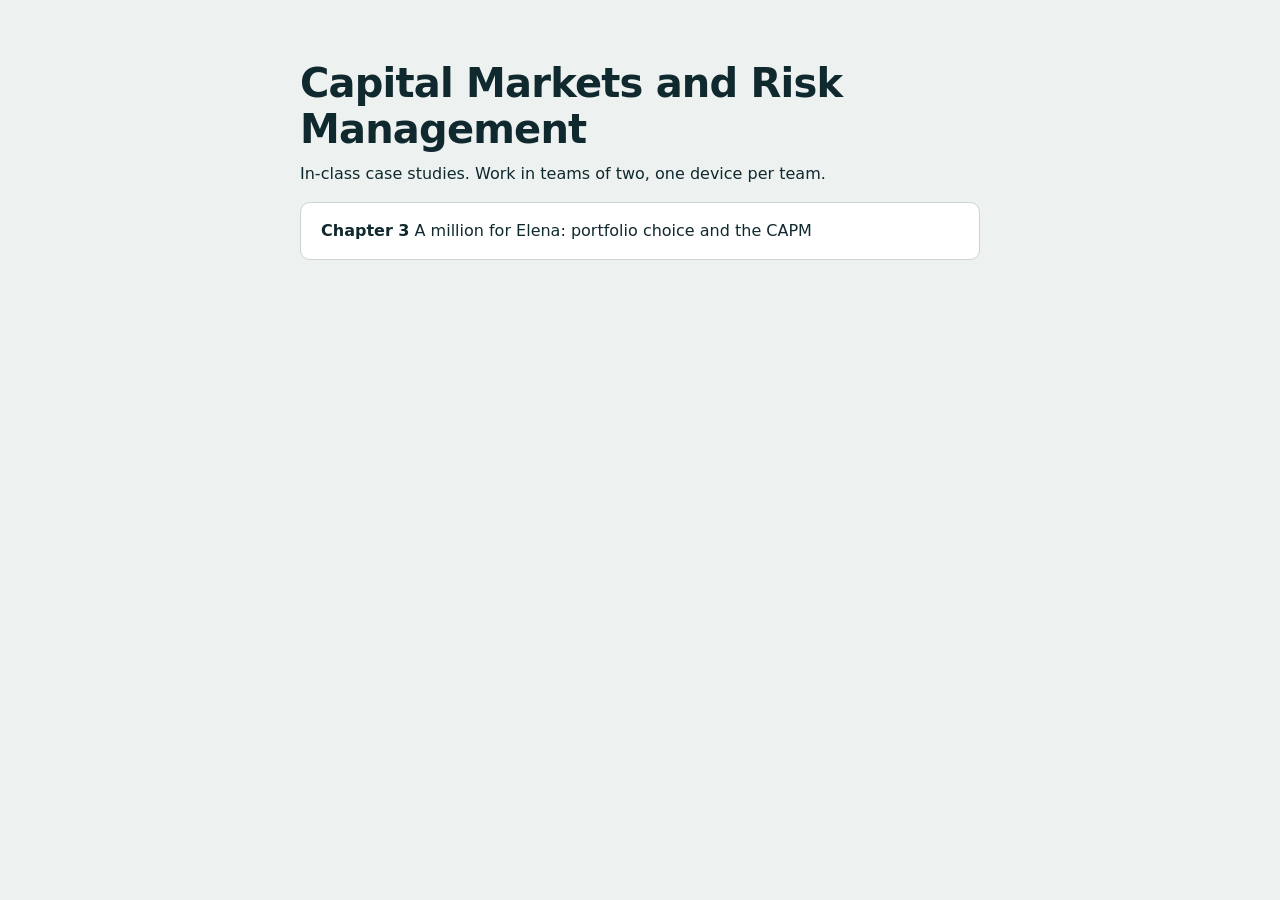
==== index.html @ 78c8aa27 "Add chapter 3 case study, instructor dashboard and setup notes Co-Authored-By: Claude Fable 5.2 <nor" ====
<!doctype html>
<html lang="en">
<head>
<meta charset="utf-8">
<meta name="viewport" content="width=device-width, initial-scale=1">
<title>Capital Markets and Risk Management: case studies</title>
<link rel="stylesheet" href="assets/case.css">
</head>
<body>
<main class="landing">
  <h1>Capital Markets and Risk Management</h1>
  <p>In-class case studies. Work in teams of two, one device per team.</p>
  <ul class="caselist">
    <li><a href="ch3/"><strong>Chapter 3</strong> A million for Elena: portfolio choice and the CAPM</a></li>
  </ul>
</main>
</body>
</html>
---- assets/case.css ----
:root{
  --paper:#EDF1F0; --panel:#FFFFFF; --ink:#10292E; --muted:#56696D; --line:#CBD5D3;
  --amber:#C98A12; --teal:#1F7F78; --berry:#B3305F; --ok:#22734A; --okbg:#E3F1E8;
  --bad:#B4410E; --badbg:#FBEBDD; --focus:#2B6CB0;
  --sans:"Avenir Next","Segoe UI Variable","Segoe UI",system-ui,-apple-system,"Helvetica Neue",Arial,sans-serif;
  --serif:"Iowan Old Style","Palatino Linotype",Palatino,"Book Antiqua",Georgia,serif;
}
*{box-sizing:border-box}
html{-webkit-text-size-adjust:100%}
body{margin:0;background:var(--paper);color:var(--ink);font:16px/1.5 var(--sans);font-variant-numeric:tabular-nums}
h1,h2,h3{line-height:1.15;margin:0;letter-spacing:-.01em}
p{margin:.6em 0}
a{color:inherit}
button{font:inherit;cursor:pointer}
:focus-visible{outline:3px solid var(--focus);outline-offset:2px}

.top{position:sticky;top:0;z-index:5;background:var(--ink);color:#fff}
.top-in{max-width:1180px;margin:0 auto;padding:10px 20px;display:flex;align-items:center;gap:18px}
.top .name{font-weight:700;font-size:15px;white-space:nowrap}
.track{display:flex;gap:6px;flex:1;list-style:none;margin:0;padding:0}
.track li{flex:1;height:26px;border-radius:13px;background:rgba(255,255,255,.14);font-size:13px;font-weight:700;
  display:flex;align-items:center;justify-content:center;color:rgba(255,255,255,.6)}
.track li.done{background:#7FD1A6;color:var(--ink)}
.track li.now{background:#fff;color:var(--ink)}
.clock{font-size:14px;white-space:nowrap;opacity:.85}

.wrap{max-width:1180px;margin:0 auto;padding:24px 20px 80px;display:grid;gap:28px}
@media(min-width:940px){.wrap{grid-template-columns:minmax(0,1fr) 440px;align-items:start}
  .aside{position:sticky;top:66px}}
.aside{order:2}
.aside{background:var(--panel);border-radius:10px;padding:16px 16px 12px;border:1px solid var(--line)}
.aside h2{font-size:17px}
.aside summary{font-weight:700;cursor:pointer;font-size:17px}

.intro h1{font-size:clamp(34px,6vw,56px);font-weight:800;letter-spacing:-.03em;max-width:12ch}
.intro .lede{font-size:19px;max-width:56ch}
.rules{padding-left:1.1em;max-width:60ch}
.rules li{margin:.3em 0}

.task{background:var(--panel);border:1px solid var(--line);border-radius:10px;padding:22px 24px;margin-bottom:16px}
.task h2{font-size:24px;font-weight:800;margin-bottom:4px}
.task .num{font-size:14px;color:var(--muted);font-weight:700}
.task .body{max-width:66ch}
.mail{font-family:var(--serif);font-size:18px;line-height:1.55;border-left:4px solid var(--berry);padding:2px 0 2px 16px;margin:14px 0;max-width:60ch}
.mail .from{display:block;font-family:var(--sans);font-size:13px;font-weight:700;color:var(--berry);margin-bottom:2px}
.given{border-collapse:collapse;margin:10px 0;font-size:15px}
.given th,.given td{padding:5px 14px 5px 0;text-align:left;border-bottom:1px solid var(--line)}
.given th{font-weight:700;color:var(--muted);font-size:13px}
.given td.r,.given th.r{text-align:right}
.f{font-family:var(--serif);font-style:italic;white-space:nowrap}

.fields{display:grid;gap:12px;margin:18px 0 6px;max-width:520px}
.field label{display:block;font-weight:700;font-size:15px;margin-bottom:4px}
.field .row{display:flex;align-items:center;gap:8px}
.field input{font:inherit;font-size:18px;width:150px;padding:8px 10px;border:2px solid var(--line);border-radius:6px;background:#fff;color:var(--ink)}
.field input.ok{border-color:var(--ok);background:var(--okbg)}
.field input.bad{border-color:var(--bad);background:var(--badbg)}
.field .unit{color:var(--muted)}
.field .mark{font-weight:800}
.field .mark.ok{color:var(--ok)} .field .mark.bad{color:var(--bad)}
.hint{margin:6px 0 0;padding:8px 12px;border-radius:6px;background:var(--badbg);color:#5C2606;font-size:15px;max-width:60ch}
.choice{margin:18px 0 6px;border:0;padding:0}
.choice legend{font-weight:700;padding:0;margin-bottom:6px;max-width:60ch}
.choice label{display:flex;gap:10px;align-items:flex-start;padding:8px 10px;border:2px solid var(--line);border-radius:6px;margin:6px 0;max-width:62ch;cursor:pointer}
.choice label.ok{border-color:var(--ok);background:var(--okbg)}
.choice label.bad{border-color:var(--bad);background:var(--badbg)}
.choice input{margin-top:5px}
.actions{display:flex;flex-wrap:wrap;gap:10px;margin-top:16px;align-items:center}
.btn{background:var(--ink);color:#fff;border:0;border-radius:6px;padding:11px 20px;font-weight:700;font-size:16px}
.btn:hover{background:#1B4048}
.btn.ghost{background:transparent;color:var(--ink);border:2px solid var(--ink);padding:9px 16px;font-size:15px}
.approach{margin-top:14px;padding:12px 16px;border:2px dashed var(--line);border-radius:8px;max-width:66ch}
.approach h3{font-size:15px;margin-bottom:4px}
.success{margin-top:16px;padding:14px 18px;border-radius:8px;background:var(--okbg);max-width:66ch}
.success h3{font-size:17px;color:var(--ok);margin-bottom:4px}
.reveal{margin:10px 0;padding:10px 14px;border-radius:8px;background:#EEF1F0;max-width:62ch;font-size:15px}

details.solved{background:var(--panel);border:1px solid var(--line);border-radius:10px;padding:12px 18px;margin-bottom:10px}
details.solved summary{cursor:pointer;font-weight:700;display:flex;gap:10px;align-items:baseline}
details.solved summary .tick{color:var(--ok)}
details.solved dl{display:grid;grid-template-columns:auto auto;justify-content:start;gap:2px 18px;margin:10px 0 4px;font-size:15px}
details.solved dt{color:var(--muted)} details.solved dd{margin:0;font-weight:700}

.finale h1{font-size:clamp(30px,5vw,46px);font-weight:800;letter-spacing:-.02em}
.finale table{font-size:16px}
.finale td.best{font-weight:800;color:var(--ok)}
.foot{font-size:13px;color:var(--muted);margin-top:26px}

.chart svg{width:100%;height:auto;display:block}
.chart .ro{display:grid;grid-template-columns:repeat(4,auto);gap:2px 14px;font-size:14px;margin:8px 0 2px;justify-content:start}
.chart .ro span{color:var(--muted)} .chart .ro b{font-weight:700}
.chart input[type=range]{width:100%;accent-color:var(--berry);margin:6px 0 0}
.chart .sl label{font-size:14px;font-weight:700}
.chart .locked{font-size:14px;color:var(--muted);margin:8px 0 0}
.file{border-collapse:collapse;font-size:14px;width:100%;margin-top:12px}
.file caption{text-align:left;font-weight:700;padding-bottom:4px}
.file th,.file td{padding:4px 8px 4px 0;border-top:1px solid var(--line);text-align:right}
.file th:first-child,.file td:first-child{text-align:left}
.file th{color:var(--muted);font-weight:700;font-size:12.5px}

.landing{max-width:720px;margin:0 auto;padding:60px 20px}
.landing h1{font-size:40px;font-weight:800;letter-spacing:-.02em}
.caselist{list-style:none;padding:0}
.caselist a{display:block;background:#fff;border:1px solid var(--line);border-radius:10px;padding:16px 20px;text-decoration:none;margin:10px 0}
.caselist a:hover{border-color:var(--ink)}

@media(max-width:939px){.top .name{display:none}.task{padding:18px 16px}.wrap{padding:16px 12px 60px;gap:16px}}
@media(prefers-reduced-motion:no-preference){.success{animation:pop .35s ease-out}
  @keyframes pop{from{transform:scale(.97);opacity:.4}to{transform:none;opacity:1}}}
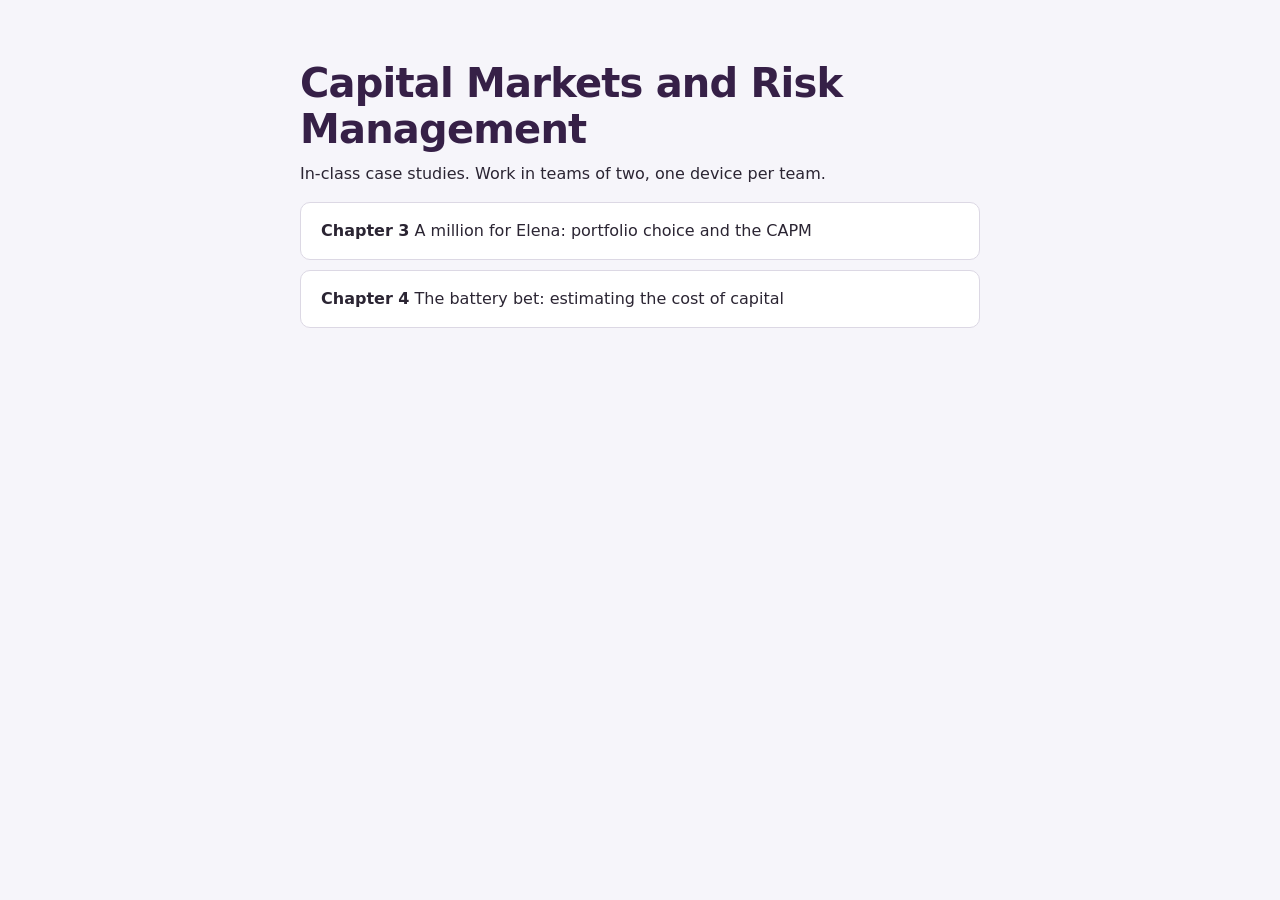
==== commit 22c5a254: "Add chapter 4 case study: The battery bet Co-Authored-By: Claude Fable 5.2 <noreply@anthropic.com> C" ====
--- a/index.html
+++ b/index.html
@@ -12,6 +12,7 @@
   <p>In-class case studies. Work in teams of two, one device per team.</p>
   <ul class="caselist">
     <li><a href="ch3/"><strong>Chapter 3</strong> A million for Elena: portfolio choice and the CAPM</a></li>
+    <li><a href="ch4/"><strong>Chapter 4</strong> The battery bet: estimating the cost of capital</a></li>
   </ul>
 </main>
 </body>
--- a/assets/case.css
+++ b/assets/case.css
@@ -1,32 +1,32 @@
 :root{
-  --paper:#EDF1F0; --panel:#FFFFFF; --ink:#10292E; --muted:#56696D; --line:#CBD5D3;
-  --amber:#C98A12; --teal:#1F7F78; --berry:#B3305F; --ok:#22734A; --okbg:#E3F1E8;
-  --bad:#B4410E; --badbg:#FBEBDD; --focus:#2B6CB0;
+  --paper:#F6F5FA; --panel:#FFFFFF; --ink:#2B2533; --dark:#362047; --violet:#5B4C9E; --lilac:#BDB5E3; --tint:#EEEBF8; --muted:#6E6878; --line:#DCD8E4;
+  --teal:#5B4C9E; --berry:#9C3A68; --ok:#3F7A5E; --okbg:#E9F2EC;
+  --bad:#9C3A68; --badbg:#F8ECF2; --focus:#5B4C9E;
   --sans:"Avenir Next","Segoe UI Variable","Segoe UI",system-ui,-apple-system,"Helvetica Neue",Arial,sans-serif;
   --serif:"Iowan Old Style","Palatino Linotype",Palatino,"Book Antiqua",Georgia,serif;
 }
 *{box-sizing:border-box}
 html{-webkit-text-size-adjust:100%}
 body{margin:0;background:var(--paper);color:var(--ink);font:16px/1.5 var(--sans);font-variant-numeric:tabular-nums}
-h1,h2,h3{line-height:1.15;margin:0;letter-spacing:-.01em}
+h1,h2,h3{line-height:1.15;margin:0;letter-spacing:-.01em;color:var(--dark)}
 p{margin:.6em 0}
 a{color:inherit}
 button{font:inherit;cursor:pointer}
 :focus-visible{outline:3px solid var(--focus);outline-offset:2px}
 
-.top{position:sticky;top:0;z-index:5;background:var(--ink);color:#fff}
+.top{position:sticky;top:0;z-index:5;background:var(--dark);color:#fff}
 .top-in{max-width:1180px;margin:0 auto;padding:10px 20px;display:flex;align-items:center;gap:18px}
 .top .name{font-weight:700;font-size:15px;white-space:nowrap}
 .track{display:flex;gap:6px;flex:1;list-style:none;margin:0;padding:0}
 .track li{flex:1;height:26px;border-radius:13px;background:rgba(255,255,255,.14);font-size:13px;font-weight:700;
   display:flex;align-items:center;justify-content:center;color:rgba(255,255,255,.6)}
-.track li.done{background:#7FD1A6;color:var(--ink)}
-.track li.now{background:#fff;color:var(--ink)}
+.track li.done{background:var(--lilac);color:var(--dark)}
+.track li.now{background:#fff;color:var(--dark)}
 .clock{font-size:14px;white-space:nowrap;opacity:.85}
 
 .wrap{max-width:1180px;margin:0 auto;padding:24px 20px 80px;display:grid;gap:28px}
 @media(min-width:940px){.wrap{grid-template-columns:minmax(0,1fr) 440px;align-items:start}
-  .aside{position:sticky;top:66px}}
+  .aside{position:sticky;top:66px;max-height:calc(100vh - 82px);overflow:auto}}
 .aside{order:2}
 .aside{background:var(--panel);border-radius:10px;padding:16px 16px 12px;border:1px solid var(--line)}
 .aside h2{font-size:17px}
@@ -58,7 +58,7 @@
 .field .unit{color:var(--muted)}
 .field .mark{font-weight:800}
 .field .mark.ok{color:var(--ok)} .field .mark.bad{color:var(--bad)}
-.hint{margin:6px 0 0;padding:8px 12px;border-radius:6px;background:var(--badbg);color:#5C2606;font-size:15px;max-width:60ch}
+.hint{margin:6px 0 0;padding:8px 12px;border-radius:6px;background:var(--badbg);color:#5E2340;font-size:15px;max-width:60ch}
 .choice{margin:18px 0 6px;border:0;padding:0}
 .choice legend{font-weight:700;padding:0;margin-bottom:6px;max-width:60ch}
 .choice label{display:flex;gap:10px;align-items:flex-start;padding:8px 10px;border:2px solid var(--line);border-radius:6px;margin:6px 0;max-width:62ch;cursor:pointer}
@@ -66,14 +66,14 @@
 .choice label.bad{border-color:var(--bad);background:var(--badbg)}
 .choice input{margin-top:5px}
 .actions{display:flex;flex-wrap:wrap;gap:10px;margin-top:16px;align-items:center}
-.btn{background:var(--ink);color:#fff;border:0;border-radius:6px;padding:11px 20px;font-weight:700;font-size:16px}
-.btn:hover{background:#1B4048}
-.btn.ghost{background:transparent;color:var(--ink);border:2px solid var(--ink);padding:9px 16px;font-size:15px}
+.btn{background:var(--dark);color:#fff;border:0;border-radius:6px;padding:11px 20px;font-weight:700;font-size:16px}
+.btn:hover{background:#4A2E60}
+.btn.ghost{background:transparent;color:var(--dark);border:2px solid var(--dark);padding:9px 16px;font-size:15px}
 .approach{margin-top:14px;padding:12px 16px;border:2px dashed var(--line);border-radius:8px;max-width:66ch}
 .approach h3{font-size:15px;margin-bottom:4px}
 .success{margin-top:16px;padding:14px 18px;border-radius:8px;background:var(--okbg);max-width:66ch}
 .success h3{font-size:17px;color:var(--ok);margin-bottom:4px}
-.reveal{margin:10px 0;padding:10px 14px;border-radius:8px;background:#EEF1F0;max-width:62ch;font-size:15px}
+.reveal{margin:10px 0;padding:10px 14px;border-radius:8px;background:var(--tint);max-width:62ch;font-size:15px}
 
 details.solved{background:var(--panel);border:1px solid var(--line);border-radius:10px;padding:12px 18px;margin-bottom:10px}
 details.solved summary{cursor:pointer;font-weight:700;display:flex;gap:10px;align-items:baseline}
@@ -102,8 +102,11 @@
 .landing h1{font-size:40px;font-weight:800;letter-spacing:-.02em}
 .caselist{list-style:none;padding:0}
 .caselist a{display:block;background:#fff;border:1px solid var(--line);border-radius:10px;padding:16px 20px;text-decoration:none;margin:10px 0}
-.caselist a:hover{border-color:var(--ink)}
+.caselist a:hover{border-color:var(--violet)}
 
 @media(max-width:939px){.top .name{display:none}.task{padding:18px 16px}.wrap{padding:16px 12px 60px;gap:16px}}
 @media(prefers-reduced-motion:no-preference){.success{animation:pop .35s ease-out}
   @keyframes pop{from{transform:scale(.97);opacity:.4}to{transform:none;opacity:1}}}
+
+.btn.ghost:hover{background:var(--tint)}
+.success h3{color:var(--ok)}
